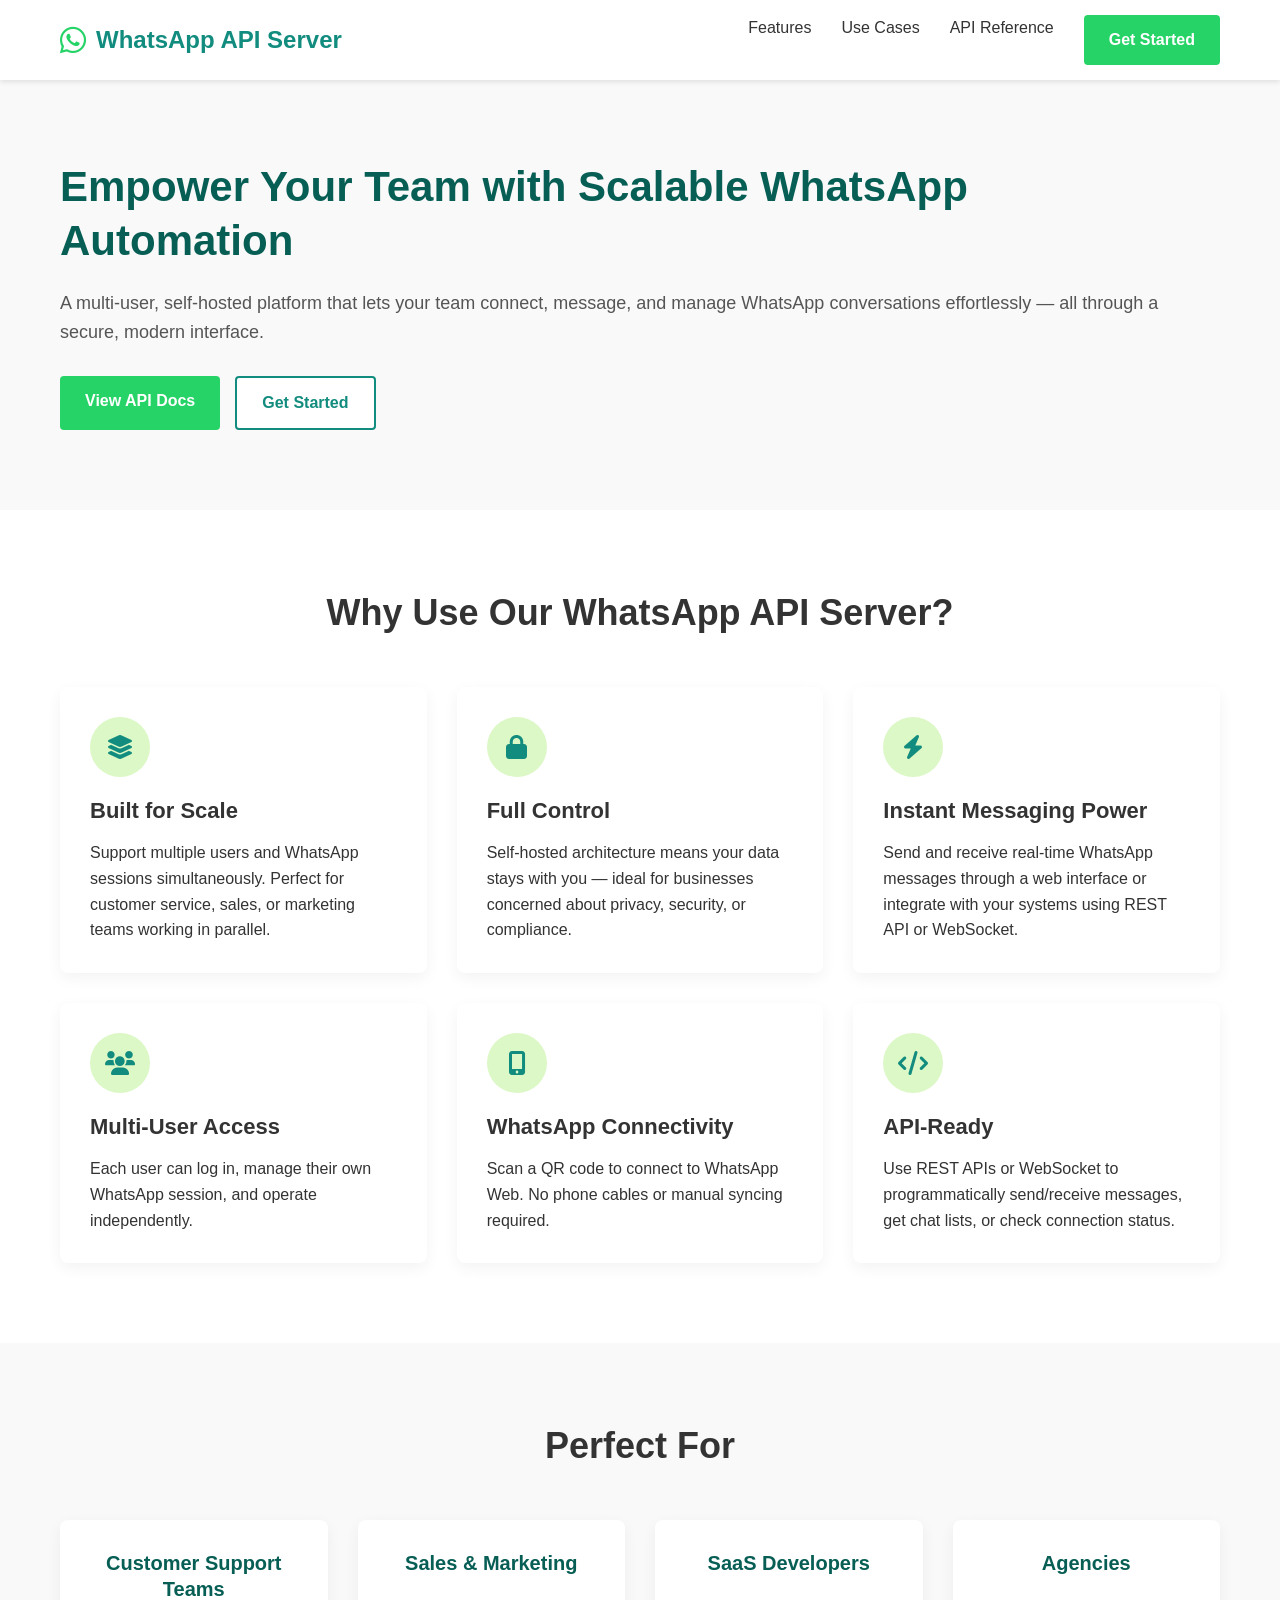
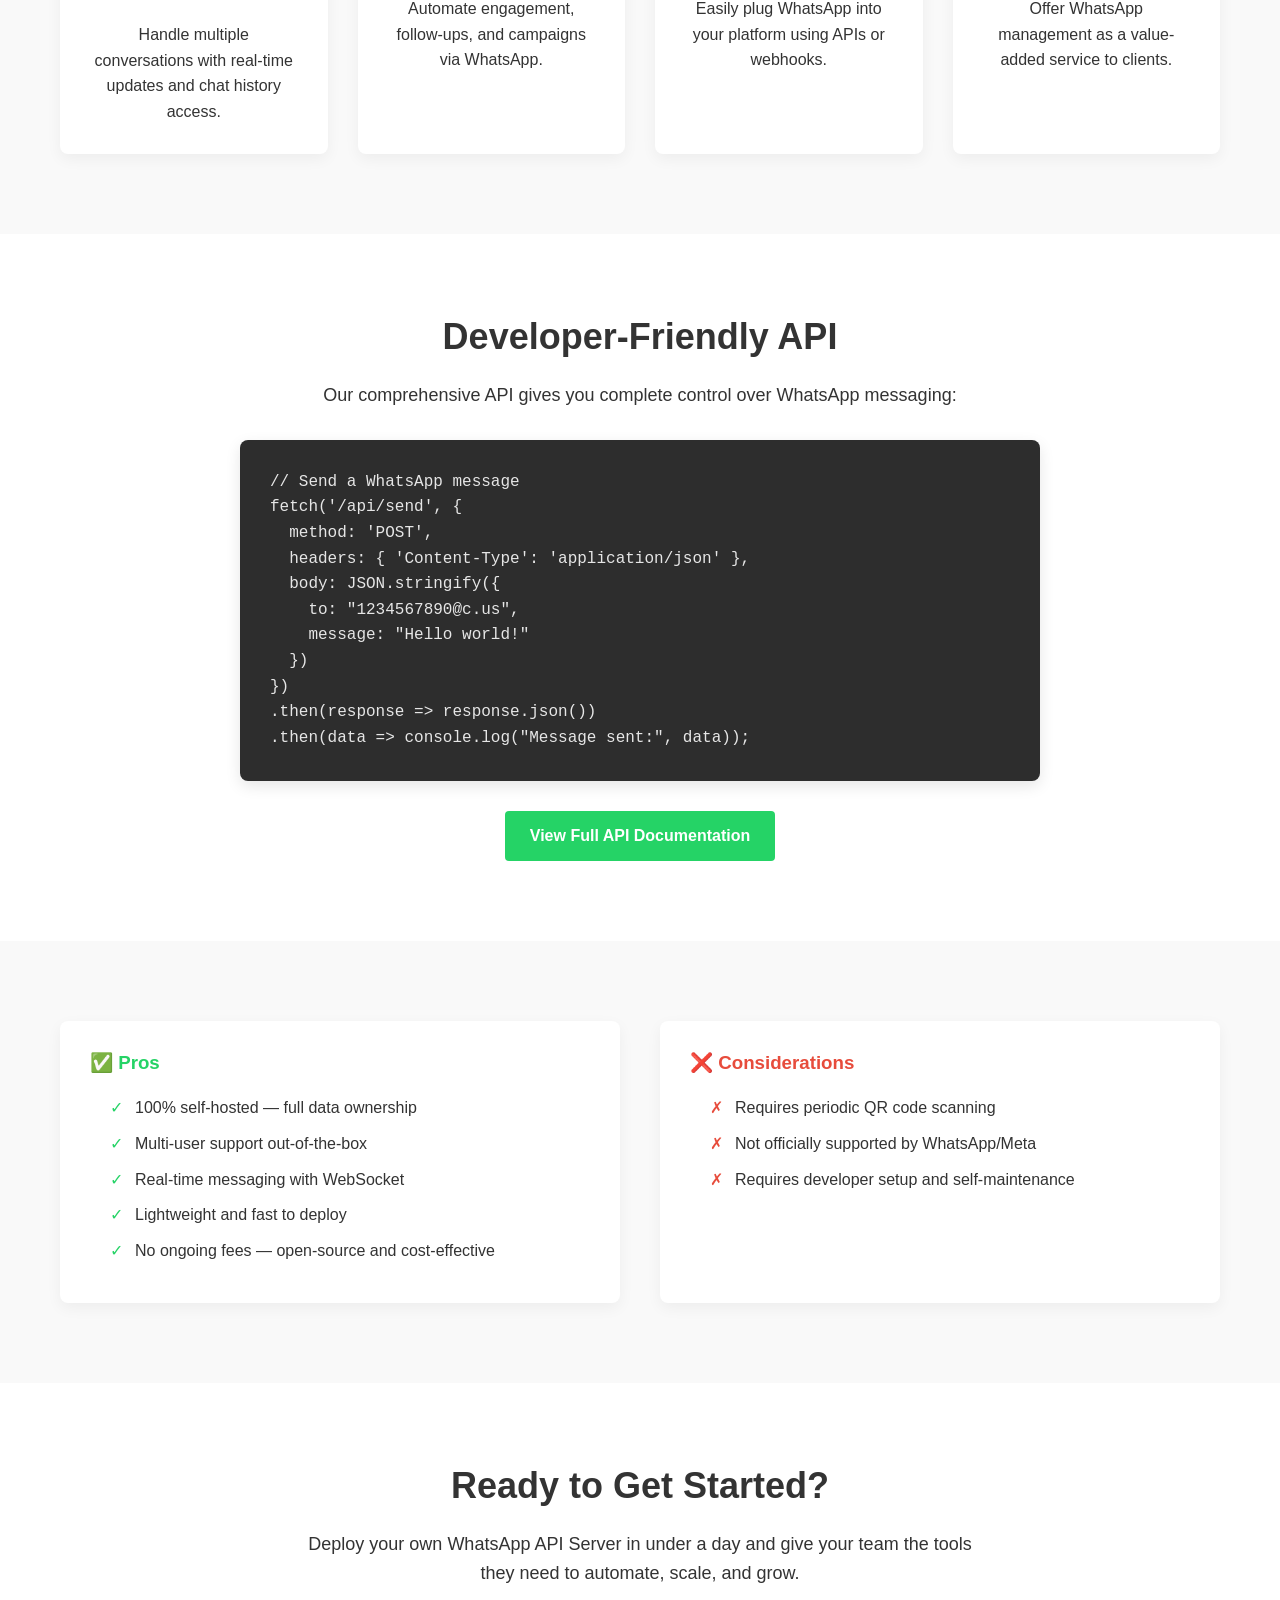
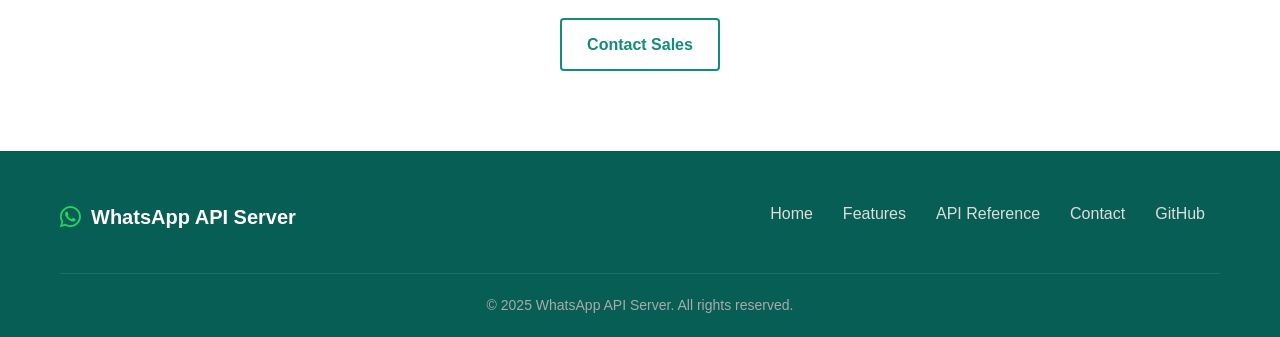
==== index.html @ add6f2f6 "Add initial implementation of WhatsApp API Server documentation and styling - Created api.html for A" ====
<!DOCTYPE html>
<html lang="en">
<head>
    <meta charset="UTF-8">
    <meta name="viewport" content="width=device-width, initial-scale=1.0">
    <title>WhatsApp API Server - Self-hosted WhatsApp Integration Solution</title>
    <link rel="stylesheet" href="style.css">
    <link rel="stylesheet" href="https://cdnjs.cloudflare.com/ajax/libs/font-awesome/6.0.0-beta3/css/all.min.css">
</head>
<body>
    <header>
        <div class="container">
            <div class="logo">
                <i class="fab fa-whatsapp"></i> WhatsApp API Server
            </div>
            <nav>
                <ul>
                    <li><a href="#features">Features</a></li>
                    <li><a href="#use-cases">Use Cases</a></li>
                    <li><a href="api.html">API Reference</a></li>
                    <li><a href="#contact" class="btn-primary">Get Started</a></li>
                </ul>
            </nav>
        </div>
    </header>

    <section class="hero">
        <div class="container">
            <div class="hero-content">
                <h1>Empower Your Team with Scalable WhatsApp Automation</h1>
                <p>A multi-user, self-hosted platform that lets your team connect, message, and manage WhatsApp conversations effortlessly — all through a secure, modern interface.</p>
                <div class="hero-buttons">
                    <a href="api.html" class="btn-primary">View API Docs</a>
                    <a href="#contact" class="btn-secondary">Get Started</a>
                </div>
            </div>
            <!-- <div class="hero-image">
                <img src="https://via.placeholder.com/500x350?text=WhatsApp+API+Server" alt="WhatsApp API Server Interface">
            </div> -->
        </div>
    </section>

    <section id="features" class="features">
        <div class="container">
            <h2>Why Use Our WhatsApp API Server?</h2>
            <div class="feature-grid">
                <div class="feature-card">
                    <div class="feature-icon"><i class="fas fa-layer-group"></i></div>
                    <h3>Built for Scale</h3>
                    <p>Support multiple users and WhatsApp sessions simultaneously. Perfect for customer service, sales, or marketing teams working in parallel.</p>
                </div>
                <div class="feature-card">
                    <div class="feature-icon"><i class="fas fa-lock"></i></div>
                    <h3>Full Control</h3>
                    <p>Self-hosted architecture means your data stays with you — ideal for businesses concerned about privacy, security, or compliance.</p>
                </div>
                <div class="feature-card">
                    <div class="feature-icon"><i class="fas fa-bolt"></i></div>
                    <h3>Instant Messaging Power</h3>
                    <p>Send and receive real-time WhatsApp messages through a web interface or integrate with your systems using REST API or WebSocket.</p>
                </div>
                <div class="feature-card">
                    <div class="feature-icon"><i class="fas fa-users"></i></div>
                    <h3>Multi-User Access</h3>
                    <p>Each user can log in, manage their own WhatsApp session, and operate independently.</p>
                </div>
                <div class="feature-card">
                    <div class="feature-icon"><i class="fas fa-mobile-alt"></i></div>
                    <h3>WhatsApp Connectivity</h3>
                    <p>Scan a QR code to connect to WhatsApp Web. No phone cables or manual syncing required.</p>
                </div>
                <div class="feature-card">
                    <div class="feature-icon"><i class="fas fa-code"></i></div>
                    <h3>API-Ready</h3>
                    <p>Use REST APIs or WebSocket to programmatically send/receive messages, get chat lists, or check connection status.</p>
                </div>
            </div>
        </div>
    </section>

    <section id="use-cases" class="use-cases">
        <div class="container">
            <h2>Perfect For</h2>
            <div class="use-case-grid">
                <div class="use-case-card">
                    <h3>Customer Support Teams</h3>
                    <p>Handle multiple conversations with real-time updates and chat history access.</p>
                </div>
                <div class="use-case-card">
                    <h3>Sales & Marketing</h3>
                    <p>Automate engagement, follow-ups, and campaigns via WhatsApp.</p>
                </div>
                <div class="use-case-card">
                    <h3>SaaS Developers</h3>
                    <p>Easily plug WhatsApp into your platform using APIs or webhooks.</p>
                </div>
                <div class="use-case-card">
                    <h3>Agencies</h3>
                    <p>Offer WhatsApp management as a value-added service to clients.</p>
                </div>
            </div>
        </div>
    </section>

    <section class="api-preview">
        <div class="container">
            <h2>Developer-Friendly API</h2>
            <p>Our comprehensive API gives you complete control over WhatsApp messaging:</p>
            <div class="code-preview">
<pre><code>// Send a WhatsApp message
fetch('/api/send', {
  method: 'POST',
  headers: { 'Content-Type': 'application/json' },
  body: JSON.stringify({
    to: "1234567890@c.us",
    message: "Hello world!"
  })
})
.then(response => response.json())
.then(data => console.log("Message sent:", data));</code></pre>
            </div>
            <div class="api-buttons">
                <a href="api.html" class="btn-primary">View Full API Documentation</a>
            </div>
        </div>
    </section>

    <section class="pros-cons">
        <div class="container">
            <div class="pros">
                <h3>✅ Pros</h3>
                <ul>
                    <li>100% self-hosted — full data ownership</li>
                    <li>Multi-user support out-of-the-box</li>
                    <li>Real-time messaging with WebSocket</li>
                    <li>Lightweight and fast to deploy</li>
                    <li>No ongoing fees — open-source and cost-effective</li>
                </ul>
            </div>
            <div class="cons">
                <h3>❌ Considerations</h3>
                <ul>
                    <li>Requires periodic QR code scanning</li>
                    <li>Not officially supported by WhatsApp/Meta</li>
                    <li>Requires developer setup and self-maintenance</li>
                </ul>
            </div>
        </div>
    </section>

    <section id="contact" class="contact">
        <div class="container">
            <h2>Ready to Get Started?</h2>
            <p>Deploy your own WhatsApp API Server in under a day and give your team the tools they need to automate, scale, and grow.</p>
            <div class="contact-buttons">
                <a href="mailto:sales@axilogy.io" class="btn-secondary">Contact Sales</a>
            </div>
        </div>
    </section>

    <footer>
        <div class="container">
            <div class="footer-content">
                <div class="footer-logo">
                    <i class="fab fa-whatsapp"></i> WhatsApp API Server
                </div>
                <div class="footer-links">
                    <ul>
                        <li><a href="#">Home</a></li>
                        <li><a href="#features">Features</a></li>
                        <li><a href="api.html">API Reference</a></li>
                        <li><a href="#contact">Contact</a></li>
                        <li><a href="#">GitHub</a></li>
                    </ul>
                </div>
            </div>
            <div class="copyright">
                <p>&copy; 2025 WhatsApp API Server. All rights reserved.</p>
            </div>
        </div>
    </footer>
</body>
</html>
---- style.css ----
/* Global Styles */
:root {
  --primary-color: #25D366;
  --secondary-color: #128C7E;
  --dark-color: #075E54;
  --light-color: #DCF8C6;
  --gray-color: #f4f4f4;
  --dark-gray: #333;
  --body-font: 'Segoe UI', Tahoma, Geneva, Verdana, sans-serif;
  --heading-font: 'Segoe UI', Tahoma, Geneva, Verdana, sans-serif;
  --border-radius: 4px;
}

* {
  margin: 0;
  padding: 0;
  box-sizing: border-box;
}

body {
  font-family: var(--body-font);
  line-height: 1.6;
  color: #333;
  background-color: white;
}

.container {
  max-width: 1200px;
  margin: 0 auto;
  padding: 0 20px;
}

h1, h2, h3, h4 {
  font-family: var(--heading-font);
  margin-bottom: 20px;
  line-height: 1.3;
}

a {
  text-decoration: none;
  color: var(--secondary-color);
  transition: all 0.3s ease;
}

a:hover {
  color: var(--primary-color);
}

ul {
  list-style: none;
}

.btn-primary, .btn-secondary {
  display: inline-block;
  padding: 12px 25px;
  border-radius: var(--border-radius);
  font-weight: 600;
  text-align: center;
  cursor: pointer;
  transition: all 0.3s ease;
}

.btn-primary {
  background-color: var(--primary-color);
  color: white;
}

.btn-primary:hover {
  background-color: var(--secondary-color);
  color: white;
}

.btn-secondary {
  background-color: white;
  color: var(--secondary-color);
  border: 2px solid var(--secondary-color);
}

.btn-secondary:hover {
  background-color: var(--light-color);
}

/* Header Styles */
header {
  background-color: white;
  box-shadow: 0 2px 5px rgba(0,0,0,0.1);
  position: sticky;
  top: 0;
  z-index: 100;
}

header .container {
  display: flex;
  justify-content: space-between;
  align-items: center;
  padding: 15px 20px;
}

.logo {
  font-size: 24px;
  font-weight: 700;
  color: var(--secondary-color);
  display: flex;
  align-items: center;
}

.logo i {
  font-size: 30px;
  color: var(--primary-color);
  margin-right: 10px;
}

nav ul {
  display: flex;
}

nav ul li {
  margin-left: 30px;
}

nav ul li a {
  color: var(--dark-gray);
  font-weight: 500;
}

nav ul li a:hover, nav ul li a.active {
  color: var(--primary-color);
}

/* Hero Section */
.hero {
  padding: 80px 0;
  background-color: #f9f9f9;
}

.hero .container {
  display: flex;
  align-items: center;
  justify-content: space-between;
}

.hero-content {
  flex: 1;
  padding-right: 40px;
}

.hero-content h1 {
  font-size: 42px;
  margin-bottom: 20px;
  color: var(--dark-color);
}

.hero-content p {
  font-size: 18px;
  margin-bottom: 30px;
  color: #555;
}

.hero-image {
  flex: 1;
}

.hero-image img {
  max-width: 100%;
  border-radius: 10px;
  box-shadow: 0 10px 30px rgba(0,0,0,0.1);
}

.hero-buttons {
  display: flex;
  gap: 15px;
}

/* Features Section */
.features {
  padding: 80px 0;
}

.features h2 {
  text-align: center;
  font-size: 36px;
  margin-bottom: 50px;
}

.feature-grid {
  display: grid;
  grid-template-columns: repeat(auto-fill, minmax(350px, 1fr));
  gap: 30px;
}

.feature-card {
  background-color: white;
  border-radius: 8px;
  padding: 30px;
  box-shadow: 0 5px 15px rgba(0,0,0,0.05);
  transition: transform 0.3s ease, box-shadow 0.3s ease;
}

.feature-card:hover {
  transform: translateY(-5px);
  box-shadow: 0 8px 20px rgba(0,0,0,0.1);
}

.feature-icon {
  width: 60px;
  height: 60px;
  background-color: var(--light-color);
  border-radius: 50%;
  display: flex;
  align-items: center;
  justify-content: center;
  margin-bottom: 20px;
}

.feature-icon i {
  font-size: 24px;
  color: var(--secondary-color);
}

.feature-card h3 {
  font-size: 22px;
  margin: 15px 0;
}

/* Use Cases */
.use-cases {
  padding: 80px 0;
  background-color: #f9f9f9;
}

.use-cases h2 {
  text-align: center;
  font-size: 36px;
  margin-bottom: 50px;
}

.use-case-grid {
  display: grid;
  grid-template-columns: repeat(auto-fill, minmax(250px, 1fr));
  gap: 30px;
}

.use-case-card {
  background-color: white;
  border-radius: 8px;
  padding: 30px;
  box-shadow: 0 5px 15px rgba(0,0,0,0.05);
  text-align: center;
}

.use-case-card h3 {
  font-size: 20px;
  color: var(--dark-color);
}

/* API Preview Section */
.api-preview {
  padding: 80px 0;
  text-align: center;
}

.api-preview h2 {
  font-size: 36px;
  margin-bottom: 20px;
}

.api-preview p {
  font-size: 18px;
  margin-bottom: 30px;
  max-width: 800px;
  margin-left: auto;
  margin-right: auto;
}

.code-preview {
  background-color: #2d2d2d;
  border-radius: 8px;
  padding: 30px;
  margin-bottom: 30px;
  text-align: left;
  box-shadow: 0 5px 15px rgba(0,0,0,0.1);
  max-width: 800px;
  margin-left: auto;
  margin-right: auto;
  overflow-x: auto;
}

.code-preview pre {
  margin: 0;
}

.code-preview code {
  color: #e6e6e6;
  font-family: 'Courier New', Courier, monospace;
}

/* Pros & Cons Section */
.pros-cons {
  padding: 80px 0;
  background-color: #f9f9f9;
}

.pros-cons .container {
  display: grid;
  grid-template-columns: 1fr 1fr;
  gap: 40px;
}

.pros, .cons {
  background-color: white;
  border-radius: 8px;
  padding: 30px;
  box-shadow: 0 5px 15px rgba(0,0,0,0.05);
}

.pros h3 {
  color: var(--primary-color);
}

.cons h3 {
  color: #e74c3c;
}

.pros ul, .cons ul {
  padding-left: 20px;
}

.pros ul li, .cons ul li {
  margin-bottom: 10px;
  position: relative;
  padding-left: 25px;
}

.pros ul li:before {
  content: "✓";
  position: absolute;
  left: 0;
  color: var(--primary-color);
}

.cons ul li:before {
  content: "✗";
  position: absolute;
  left: 0;
  color: #e74c3c;
}

/* Contact Section */
.contact {
  padding: 80px 0;
  text-align: center;
}

.contact h2 {
  font-size: 36px;
  margin-bottom: 20px;
}

.contact p {
  font-size: 18px;
  margin-bottom: 30px;
  max-width: 700px;
  margin-left: auto;
  margin-right: auto;
}

.contact-buttons {
  display: flex;
  justify-content: center;
  gap: 20px;
}

/* Footer */
footer {
  background-color: var(--dark-color);
  color: white;
  padding: 50px 0 20px;
}

.footer-content {
  display: flex;
  justify-content: space-between;
  align-items: flex-start;
  margin-bottom: 40px;
}

.footer-logo {
  font-size: 20px;
  font-weight: 700;
  display: flex;
  align-items: center;
}

.footer-logo i {
  font-size: 24px;
  color: var(--primary-color);
  margin-right: 10px;
}

.footer-links ul {
  display: flex;
}

.footer-links ul li {
  margin: 0 15px;
}

.footer-links ul li a {
  color: #ddd;
}

.footer-links ul li a:hover {
  color: var(--primary-color);
}

.copyright {
  text-align: center;
  border-top: 1px solid rgba(255, 255, 255, 0.1);
  padding-top: 20px;
  color: #aaa;
  font-size: 14px;
}

/* API Documentation Page Styles */
.api-docs {
  background-color: #f9f9f9;
}

.api-hero {
  background-color: var(--dark-color);
  color: white;
  text-align: center;
  padding: 60px 0;
}

.api-hero h1 {
  font-size: 40px;
  margin-bottom: 10px;
}

.api-content {
  padding: 60px 0;
}

.api-content .container {
  display: grid;
  grid-template-columns: 250px 1fr;
  gap: 40px;
}

.api-sidebar {
  position: sticky;
  top: 100px;
  height: fit-content;
}

.api-toc {
  background-color: white;
  border-radius: 8px;
  padding: 20px;
  box-shadow: 0 5px 15px rgba(0,0,0,0.05);
}

.api-toc h3 {
  margin-bottom: 15px;
  font-size: 20px;
}

.api-toc ul {
  list-style: none;
  padding: 0;
}

.api-toc ul li {
  margin-bottom: 10px;
}

.api-toc ul li a {
  color: var(--dark-gray);
}

.api-toc ul li a:hover {
  color: var(--primary-color);
}

.api-toc ul ul {
  padding-left: 15px;
  margin-top: 10px;
}

.api-main {
  background-color: white;
  border-radius: 8px;
  padding: 40px;
  box-shadow: 0 5px 15px rgba(0,0,0,0.05);
}

.api-section {
  margin-bottom: 60px;
  border-bottom: 1px solid #eee;
  padding-bottom: 40px;
}

.api-section:last-child {
  border-bottom: none;
  margin-bottom: 0;
}

.api-section h2 {
  font-size: 28px;
  color: var(--dark-color);
  margin-bottom: 25px;
}

.api-section h3 {
  font-size: 22px;
  color: var(--secondary-color);
  margin: 30px 0 20px;
}

.api-section p, .api-section ul, .api-section ol {
  margin-bottom: 20px;
}

.endpoint {
  margin: 30px 0;
  border: 1px solid #eee;
  border-radius: 8px;
}

.endpoint-header {
  background-color: #f8f8f8;
  padding: 15px 20px;
  border-top-left-radius: 8px;
  border-top-right-radius: 8px;
  display: flex;
  align-items: center;
  border-bottom: 1px solid #eee;
}

.method {
  padding: 5px 10px;
  border-radius: 4px;
  font-weight: 700;
  font-size: 14px;
  margin-right: 15px;
  color: white;
  text-transform: uppercase;
}

.get {
  background-color: #61affe;
}

.post {
  background-color: #49cc90;
}

.put {
  background-color: #fca130;
}

.delete {
  background-color: #f93e3e;
}

.path {
  font-family: 'Courier New', Courier, monospace;
  font-weight: 600;
}

.endpoint-content {
  padding: 20px;
}

.endpoint-content h4 {
  font-size: 16px;
  margin: 20px 0 10px;
  color: #555;
}

.endpoint-content pre {
  background-color: #f8f8f8;
  padding: 15px;
  border-radius: 4px;
  margin: 10px 0 20px;
  overflow-x: auto;
}

.endpoint-content code {
  font-family: 'Courier New', Courier, monospace;
}

.note {
  background-color: #f8f8f8;
  padding: 15px;
  border-left: 4px solid var(--primary-color);
  margin: 20px 0;
}

.error-codes {
  width: 100%;
  border-collapse: collapse;
  margin: 20px 0;
}

.error-codes th, .error-codes td {
  border: 1px solid #eee;
  padding: 12px 15px;
  text-align: left;
}

.error-codes th {
  background-color: #f8f8f8;
  font-weight: 600;
}

.api-cta {
  text-align: center;
  margin-top: 60px;
}

.api-cta h2 {
  font-size: 28px;
}

.api-cta .btn-primary {
  margin-top: 20px;
}

/* Responsive Styles */
@media (max-width: 992px) {
  .hero .container {
    flex-direction: column;
  }
  
  .hero-content {
    padding-right: 0;
    margin-bottom: 40px;
    text-align: center;
  }

  .hero-buttons {
    justify-content: center;
  }

  .pros-cons .container {
    grid-template-columns: 1fr;
  }

  .api-content .container {
    grid-template-columns: 1fr;
  }

  .api-sidebar {
    position: static;
  }
}

@media (max-width: 768px) {
  header .container {
    flex-direction: column;
  }
  
  nav ul {
    margin-top: 15px;
  }

  nav ul li {
    margin: 0 10px;
  }

  .footer-content {
    flex-direction: column;
    align-items: center;
    gap: 20px;
  }

  .feature-grid, .use-case-grid {
    grid-template-columns: 1fr;
  }
}
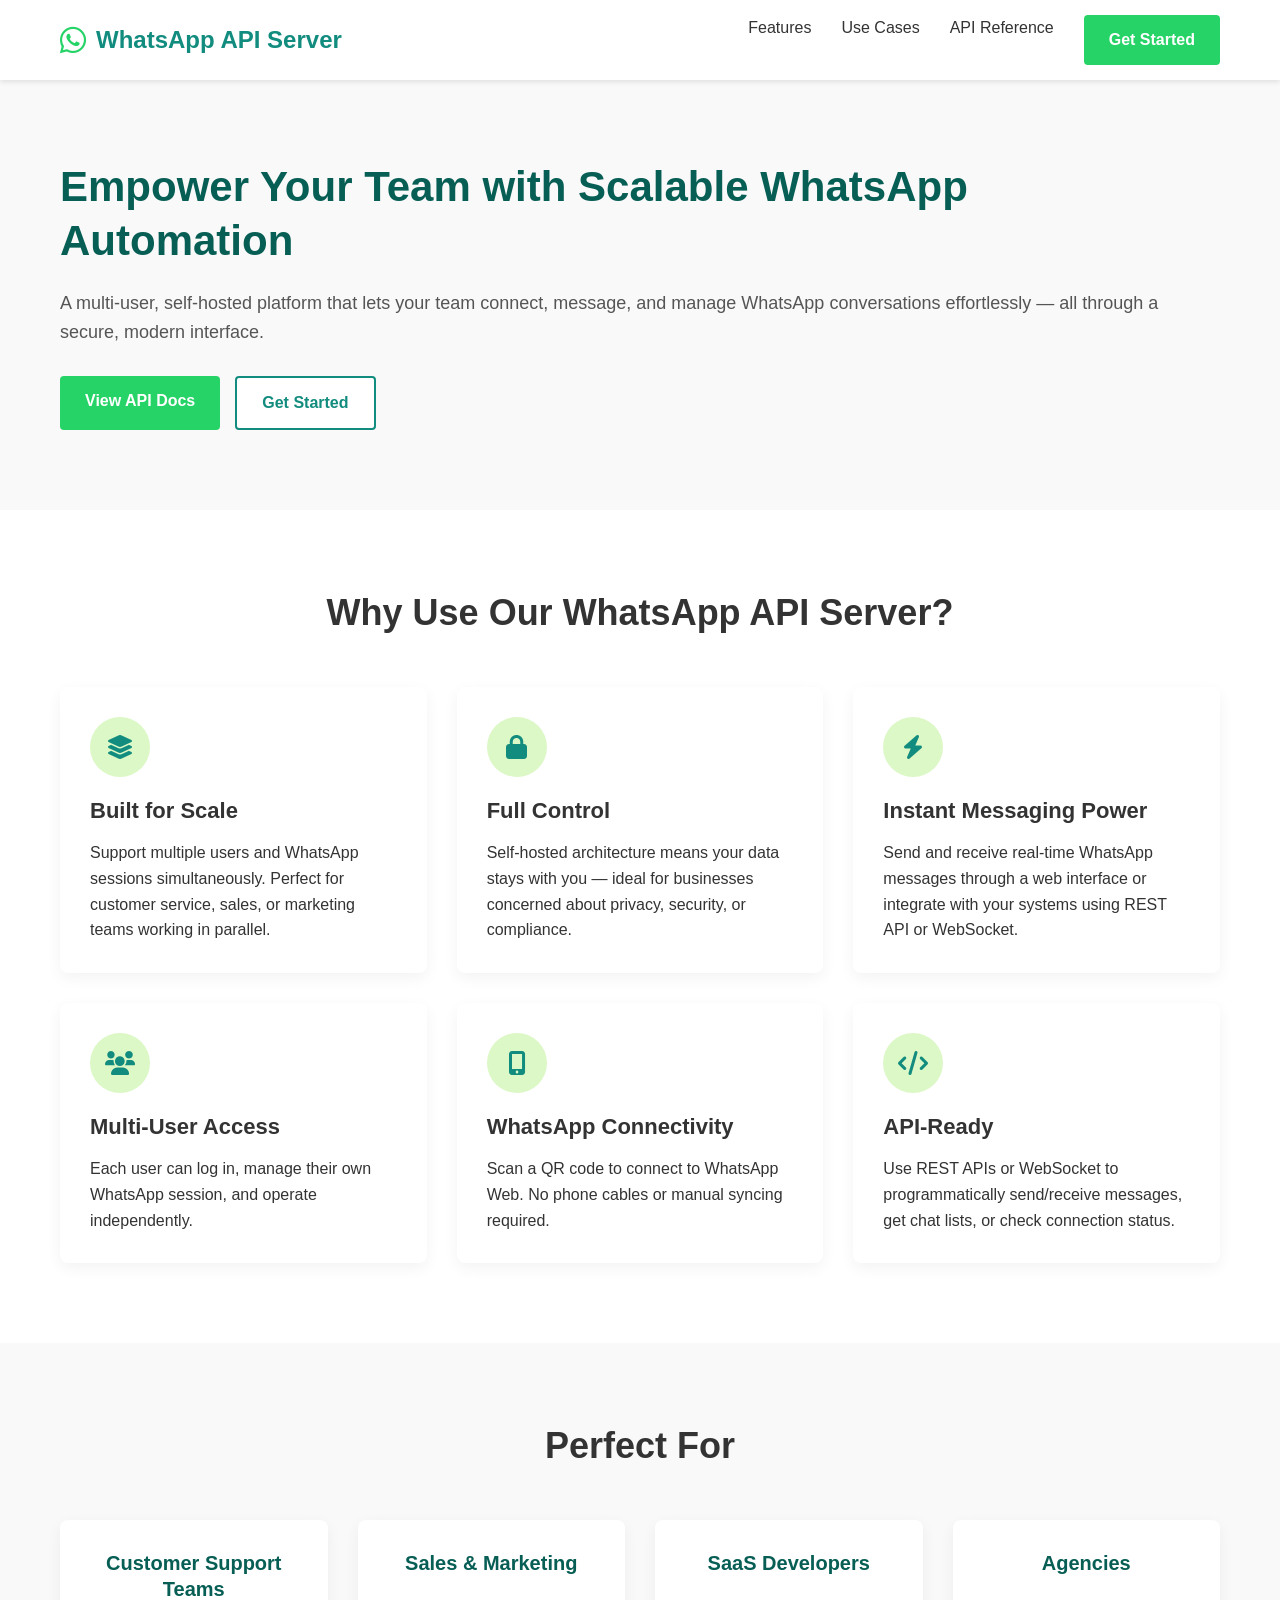
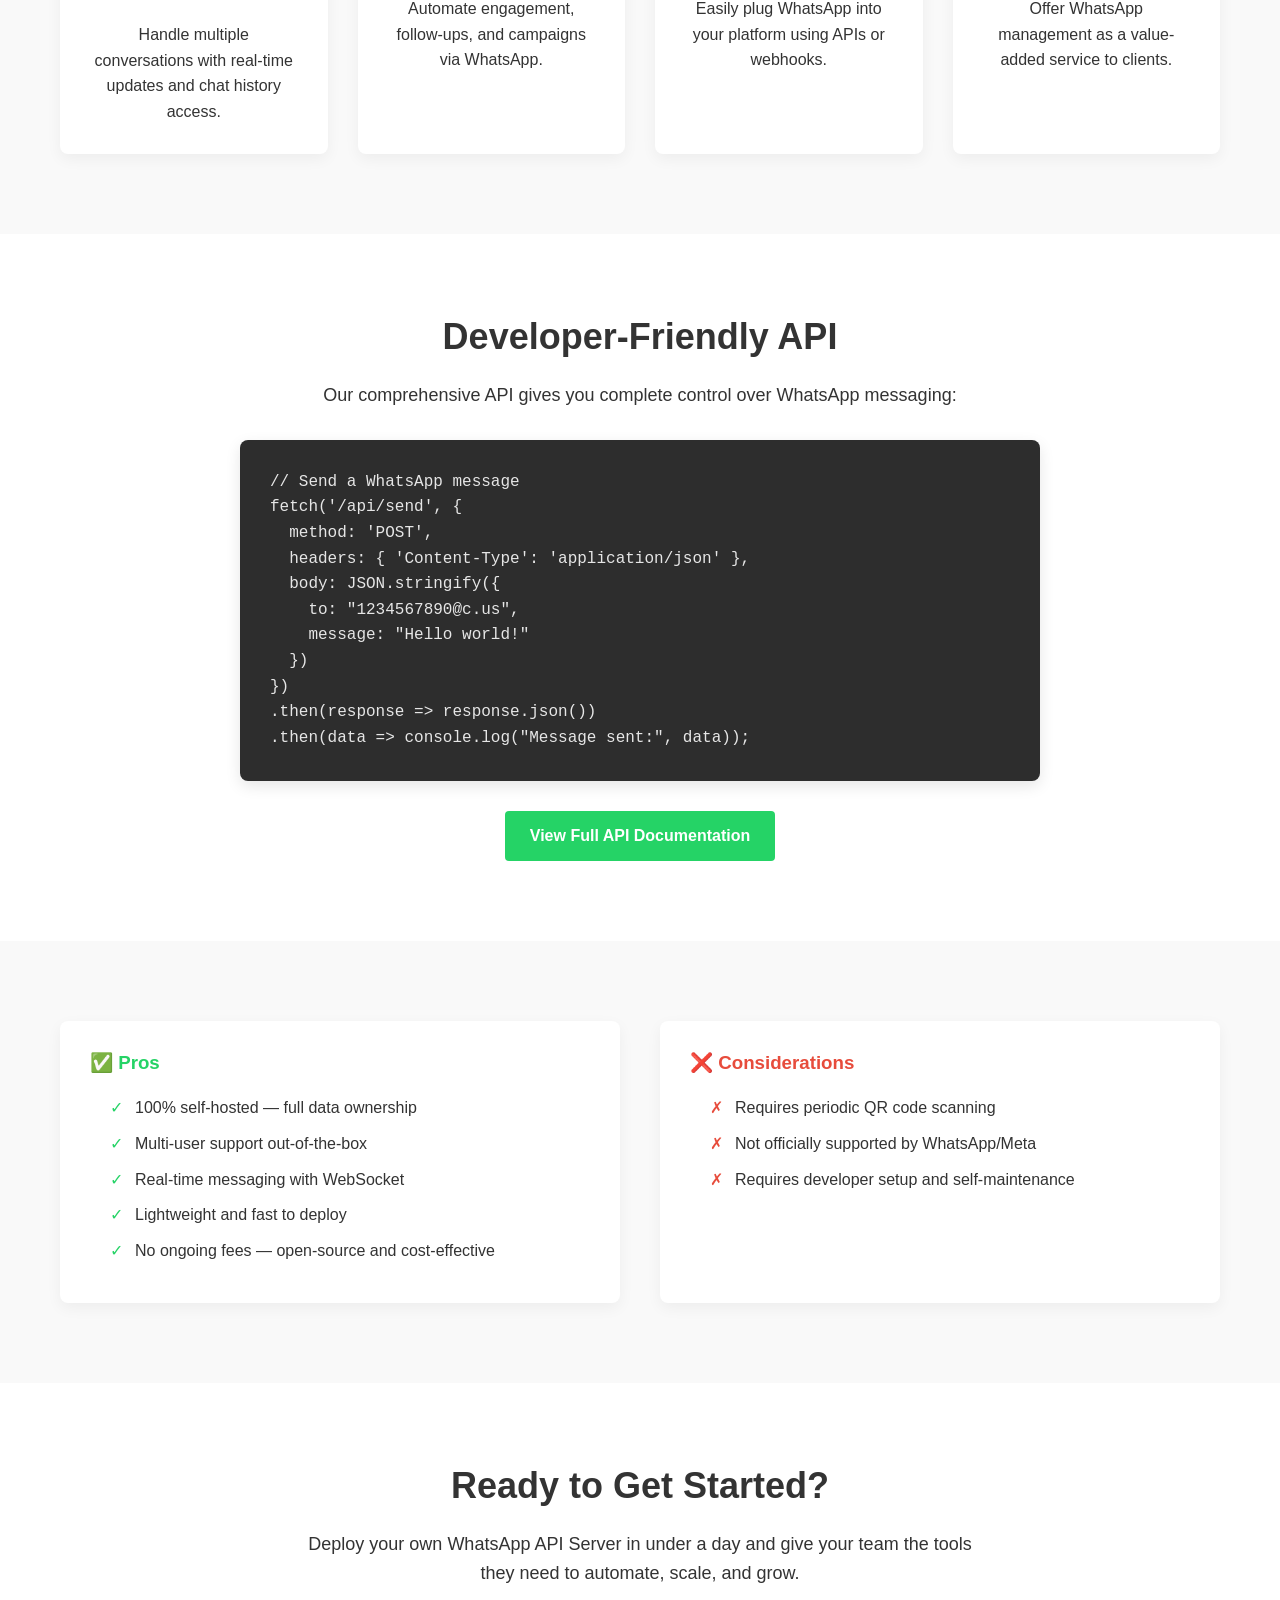
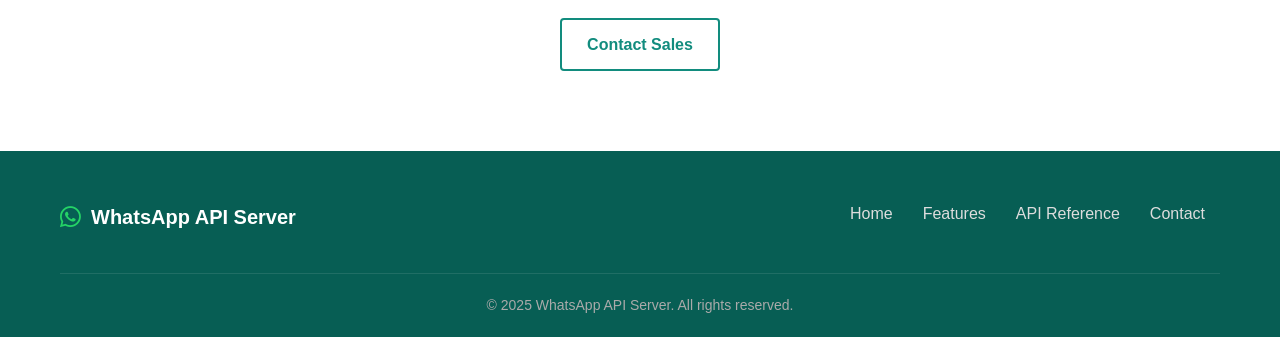
==== commit 15d33e1c: "Remove GitHub link from navigation menu in index.html" ====
--- a/index.html
+++ b/index.html
@@ -170,7 +170,6 @@
                         <li><a href="#features">Features</a></li>
                         <li><a href="api.html">API Reference</a></li>
                         <li><a href="#contact">Contact</a></li>
-                        <li><a href="#">GitHub</a></li>
                     </ul>
                 </div>
             </div>
